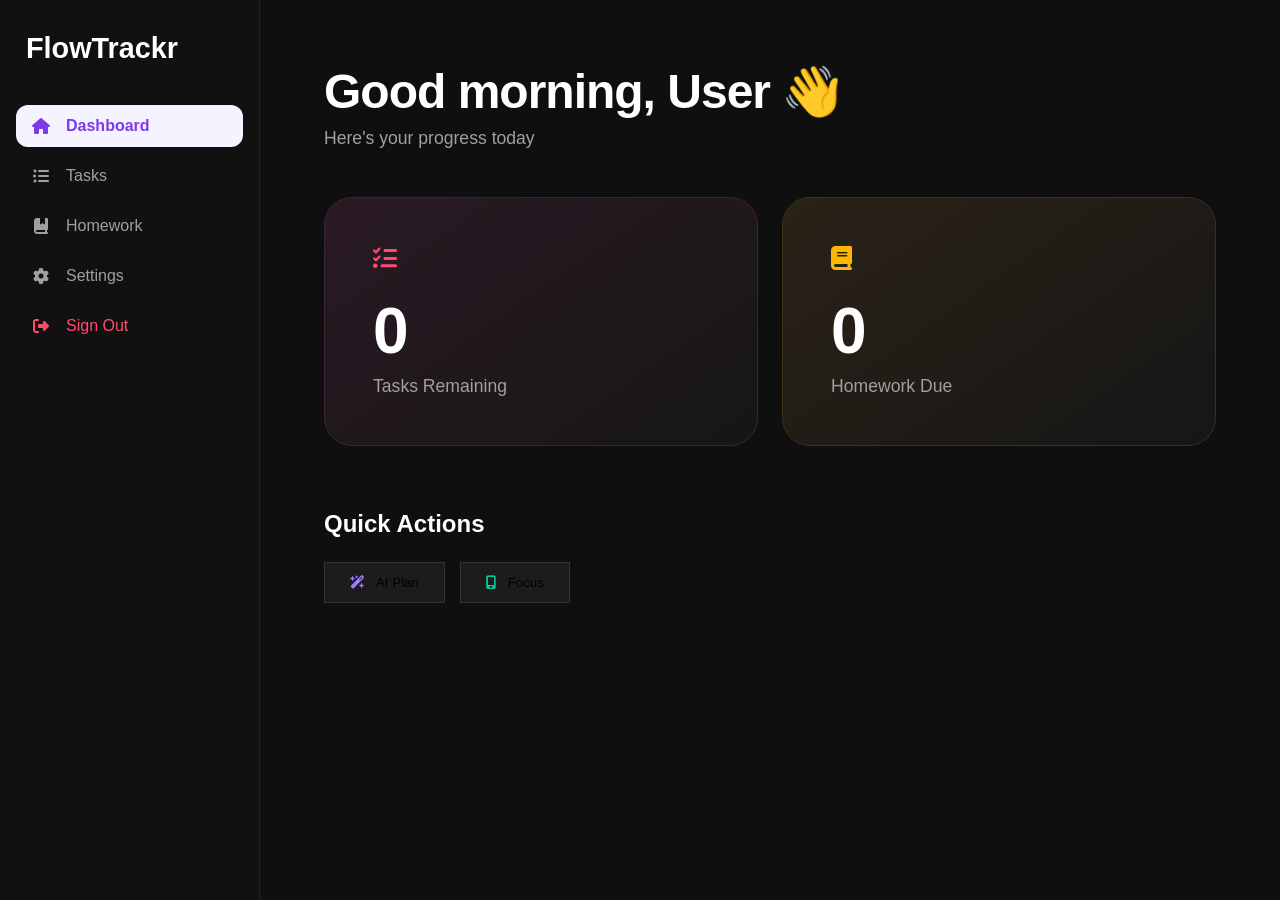
==== dashboard.html @ 2e95e46e "Refactor dashboard layout and improve styles" ====
<!DOCTYPE html>
<html lang="en">
<head>
    <meta charset="UTF-8">
    <meta name="viewport" content="width=device-width, initial-scale=1.0">
    <title>FlowTrackr | Dashboard</title>
    <link rel="stylesheet" href="style.css">
    <link rel="stylesheet" href="https://cdnjs.cloudflare.com/ajax/libs/font-awesome/6.4.0/css/all.min.css">
    <style>
        /* Specific Fixes for the Dashboard Layout */
        .main-container {
            display: flex;
            min-height: 100vh;
            width: 100%;
        }

        main {
            flex: 1;
            padding: 4rem;
            background-color: #0f0f0f;
        }

        .greeting-title {
            font-size: 3rem;
            font-weight: 700;
            margin-bottom: 0.5rem;
            letter-spacing: -1px;
        }

        .sub-text {
            color: #a0a0a0;
            margin-bottom: 3rem;
            font-size: 1.1rem;
        }

        /* The Stats Cards from your Screenshot */
        .stats-grid {
            display: grid;
            grid-template-columns: repeat(auto-fit, minmax(300px, 1fr));
            gap: 24px;
        }

        .stat-card {
            padding: 3rem;
            border-radius: 28px;
            position: relative;
            transition: transform 0.2s;
        }

        .stat-card:hover {
            transform: translateY(-5px);
        }

        .stat-card.tasks {
            background: linear-gradient(145deg, #2a1a24 0%, #161616 100%);
            border: 1px solid #3d2434;
        }

        .stat-card.homework {
            background: linear-gradient(145deg, #2a2216 0%, #161616 100%);
            border: 1px solid #3d301d;
        }

        .stat-card .count {
            font-size: 4rem;
            font-weight: 800;
            display: block;
            margin-bottom: 0.5rem;
        }

        .stat-card .label {
            color: #a0a0a0;
            font-size: 1.1rem;
            font-weight: 500;
        }

        .card-icon {
            font-size: 1.5rem;
            margin-bottom: 1.5rem;
            display: block;
        }

        /* Sidebar Item - Exact Match to Screenshot */
        .nav-item.active {
            background-color: #f5f3ff !important;
            color: #7c3aed !important;
            font-weight: 600;
        }
    </style>
</head>
<body>

    <div class="main-container">
        <nav>
            <div class="logo-area">
                <h1 style="color: white; font-weight: 800; margin-bottom: 2.5rem; padding-left: 10px;">FlowTrackr</h1>
            </div>
            
            <div class="nav-links">
                <a href="dashboard.html" class="nav-item active">
                    <i class="fa-solid fa-house"></i> Dashboard
                </a>
                <a href="tasks.html" class="nav-item">
                    <i class="fa-solid fa-list-ul"></i> Tasks
                </a>
                <a href="homework.html" class="nav-item">
                    <i class="fa-solid fa-book-bookmark"></i> Homework
                </a>
                <a href="settings.html" class="nav-item">
                    <i class="fa-solid fa-gear"></i> Settings
                </a>
                
                <div style="margin-top: auto;">
                    <a href="index.html" class="nav-item" style="color: #ff4d6d;">
                        <i class="fa-solid fa-right-from-bracket"></i> Sign Out
                    </a>
                </div>
            </div>
        </nav>

        <main>
            <h2 id="greet" class="greeting-title">Good morning 👋</h2>
            <p class="sub-text">Here's your progress today</p>

            <div class="stats-grid">
                <div class="stat-card tasks">
                    <i class="fa-solid fa-list-check card-icon" style="color: #ff4d6d;"></i>
                    <span class="count" id="task-count">0</span>
                    <span class="label">Tasks Remaining</span>
                </div>

                <div class="stat-card homework">
                    <i class="fa-solid fa-book card-icon" style="color: #ffb703;"></i>
                    <span class="count" id="hw-count">0</span>
                    <span class="label">Homework Due</span>
                </div>
            </div>
            
            <div style="margin-top: 4rem;">
                <h3 style="margin-bottom: 1.5rem; font-size: 1.5rem;">Quick Actions</h3>
                <div style="display: flex; gap: 15px;">
                    <button class="auth-btn" style="width: auto; padding: 12px 25px; background: #1c1c1c; border: 1px solid #333;" onclick="window.location.href='planner.html'">
                        <i class="fa-solid fa-wand-magic-sparkles" style="margin-right: 8px; color: #9d7cff;"></i> AI Plan
                    </button>
                    <button class="auth-btn" style="width: auto; padding: 12px 25px; background: #1c1c1c; border: 1px solid #333;" onclick="window.location.href='challenge.html'">
                        <i class="fa-solid fa-mobile-screen" style="margin-right: 8px; color: #00c896;"></i> Focus
                    </button>
                </div>
            </div>
        </main>
    </div>

    <script>
        // Load personal data
        const userName = localStorage.getItem('userName') || "User";
        
        // Time logic for greeting
        const now = new Date();
        const hour = now.getHours();
        let greeting = "Good morning";
        
        if (hour >= 12 && hour < 17) greeting = "Good afternoon";
        else if (hour >= 17) greeting = "Good evening";
        
        document.getElementById('greet').innerText = `${greeting}, ${userName} 👋`;
    </script>
</body>
</html>
---- style.css ----
:root {
    --bg-dark: #0f0f0f;
    --sidebar-bg: #111111;
    --card-bg: #1c1c1c;
    --accent-purple: #9d7cff;
    --text-main: #ffffff;
    --text-dim: #a0a0a0;
    
    /* Exact colors from your screenshots */
    --card-red: #2a1a24;
    --card-orange: #2a2216;
    --quote-purple: #231934;
}

* { margin: 0; padding: 0; box-sizing: border-box; font-family: 'Inter', sans-serif; }

body { 
    background-color: var(--bg-dark); 
    color: var(--text-main); 
    display: flex; /* This puts sidebar and main side-by-side */
    min-height: 100vh;
}

/* --- SIDEBAR --- */
nav {
    width: 260px;
    background-color: var(--sidebar-bg);
    padding: 2rem 1rem;
    height: 100vh;
    position: sticky;
    top: 0;
    display: flex;
    flex-direction: column;
    border-right: 1px solid #222;
}

.logo-area h1 { font-size: 1.8rem; margin-bottom: 2rem; padding-left: 10px; }

.nav-item {
    display: flex;
    align-items: center;
    padding: 12px 15px;
    margin-bottom: 8px;
    border-radius: 12px;
    color: var(--text-dim);
    text-decoration: none;
    transition: 0.2s;
}

.nav-item.active {
    background-color: #f5f3ff;
    color: #7c3aed;
}

.nav-item i { margin-right: 15px; width: 20px; text-align: center; }

/* --- MAIN CONTENT --- */
main {
    flex: 1;
    padding: 40px 60px;
    max-width: 1200px;
}

/* Quote Banner */
.quote-banner {
    background: var(--quote-purple);
    padding: 20px;
    border-radius: 16px;
    border: 1px solid #3d2b5d;
    margin-bottom: 30px;
    display: flex;
    align-items: center;
}

/* Stats Cards */
.stats-grid {
    display: grid;
    grid-template-columns: 1fr 1fr;
    gap: 20px;
    margin-bottom: 40px;
}

.stat-card {
    padding: 40px;
    border-radius: 24px;
    position: relative;
    overflow: hidden;
}

.stat-card.tasks { background: var(--card-red); }
.stat-card.homework { background: var(--card-orange); }

.stat-card .count {
    font-size: 3.5rem;
    font-weight: 800;
    display: block;

/* Auth Screens */
.auth-body { justify-content: center; align-items: center; }
.auth-card { background: var(--sidebar-bg); padding: 3rem; border-radius: 24px; width: 400px; border: 1px solid #333; text-align: center; }
.auth-input { width: 100%; padding: 14px; margin-bottom: 12px; border-radius: 12px; border: 1px solid #333; background: #000; color: white; outline: none; }
.auth-btn { width: 100%; padding: 14px; border-radius: 12px; border: none; background: var(--accent-purple); color: white; font-weight: 600; cursor: pointer; }
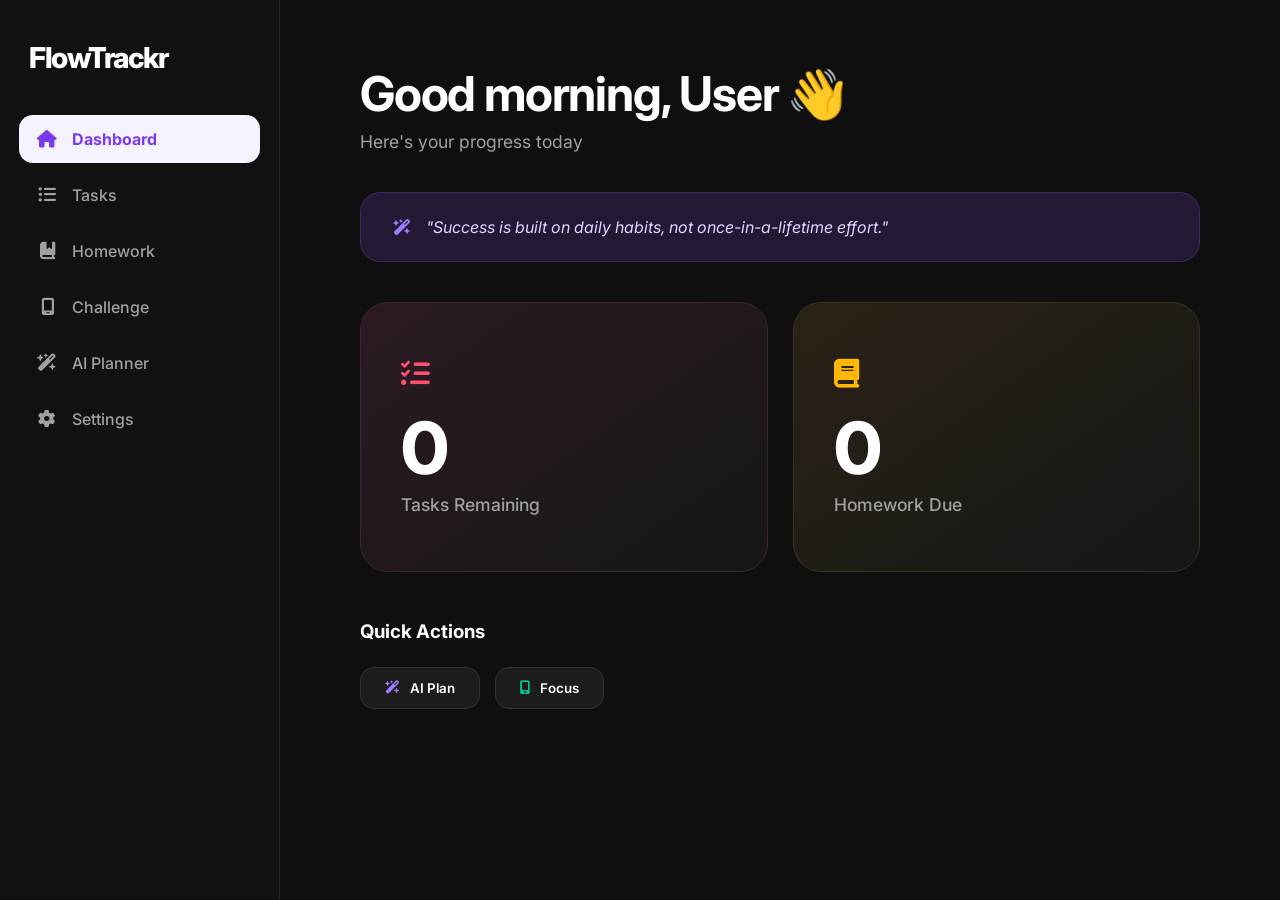
==== commit d89e3c94: "Update navigation and quick actions in dashboard" ====
--- a/dashboard.html
+++ b/dashboard.html
@@ -2,167 +2,66 @@
 <html lang="en">
 <head>
     <meta charset="UTF-8">
-    <meta name="viewport" content="width=device-width, initial-scale=1.0">
     <title>FlowTrackr | Dashboard</title>
     <link rel="stylesheet" href="style.css">
     <link rel="stylesheet" href="https://cdnjs.cloudflare.com/ajax/libs/font-awesome/6.4.0/css/all.min.css">
-    <style>
-        /* Specific Fixes for the Dashboard Layout */
-        .main-container {
-            display: flex;
-            min-height: 100vh;
-            width: 100%;
-        }
-
-        main {
-            flex: 1;
-            padding: 4rem;
-            background-color: #0f0f0f;
-        }
-
-        .greeting-title {
-            font-size: 3rem;
-            font-weight: 700;
-            margin-bottom: 0.5rem;
-            letter-spacing: -1px;
-        }
-
-        .sub-text {
-            color: #a0a0a0;
-            margin-bottom: 3rem;
-            font-size: 1.1rem;
-        }
-
-        /* The Stats Cards from your Screenshot */
-        .stats-grid {
-            display: grid;
-            grid-template-columns: repeat(auto-fit, minmax(300px, 1fr));
-            gap: 24px;
-        }
-
-        .stat-card {
-            padding: 3rem;
-            border-radius: 28px;
-            position: relative;
-            transition: transform 0.2s;
-        }
-
-        .stat-card:hover {
-            transform: translateY(-5px);
-        }
-
-        .stat-card.tasks {
-            background: linear-gradient(145deg, #2a1a24 0%, #161616 100%);
-            border: 1px solid #3d2434;
-        }
-
-        .stat-card.homework {
-            background: linear-gradient(145deg, #2a2216 0%, #161616 100%);
-            border: 1px solid #3d301d;
-        }
-
-        .stat-card .count {
-            font-size: 4rem;
-            font-weight: 800;
-            display: block;
-            margin-bottom: 0.5rem;
-        }
-
-        .stat-card .label {
-            color: #a0a0a0;
-            font-size: 1.1rem;
-            font-weight: 500;
-        }
-
-        .card-icon {
-            font-size: 1.5rem;
-            margin-bottom: 1.5rem;
-            display: block;
-        }
-
-        /* Sidebar Item - Exact Match to Screenshot */
-        .nav-item.active {
-            background-color: #f5f3ff !important;
-            color: #7c3aed !important;
-            font-weight: 600;
-        }
-    </style>
 </head>
 <body>
 
-    <div class="main-container">
-        <nav>
-            <div class="logo-area">
-                <h1 style="color: white; font-weight: 800; margin-bottom: 2.5rem; padding-left: 10px;">FlowTrackr</h1>
+    <nav>
+        <div class="logo-area"><h1>FlowTrackr</h1></div>
+        <div class="nav-links">
+            <a href="dashboard.html" class="nav-item active"><i class="fa-solid fa-house"></i> Dashboard</a>
+            <a href="tasks.html" class="nav-item"><i class="fa-solid fa-list-ul"></i> Tasks</a>
+            <a href="homework.html" class="nav-item"><i class="fa-solid fa-book-bookmark"></i> Homework</a>
+            <a href="challenge.html" class="nav-item"><i class="fa-solid fa-mobile-screen"></i> Challenge</a>
+            <a href="planner.html" class="nav-item"><i class="fa-solid fa-wand-magic-sparkles"></i> AI Planner</a>
+            <a href="settings.html" class="nav-item"><i class="fa-solid fa-gear"></i> Settings</a>
+        </div>
+    </nav>
+
+    <main>
+        <h2 class="greeting-title" id="greet">Good morning 👋</h2>
+        <p class="sub-text">Here's your progress today</p>
+
+        <div class="quote-banner">
+            <i class="fa-solid fa-wand-magic-sparkles" style="color: var(--accent-purple);"></i>
+            <p style="color: #e0d5ff; font-style: italic;">"Success is built on daily habits, not once-in-a-lifetime effort."</p>
+        </div>
+
+        <div class="stats-grid">
+            <div class="stat-card tasks">
+                <i class="fa-solid fa-list-check" style="color: #ff4d6d; font-size: 1.8rem; margin-bottom: 1.5rem; display: block;"></i>
+                <span class="count">0</span>
+                <span class="label">Tasks Remaining</span>
             </div>
-            
-            <div class="nav-links">
-                <a href="dashboard.html" class="nav-item active">
-                    <i class="fa-solid fa-house"></i> Dashboard
-                </a>
-                <a href="tasks.html" class="nav-item">
-                    <i class="fa-solid fa-list-ul"></i> Tasks
-                </a>
-                <a href="homework.html" class="nav-item">
-                    <i class="fa-solid fa-book-bookmark"></i> Homework
-                </a>
-                <a href="settings.html" class="nav-item">
-                    <i class="fa-solid fa-gear"></i> Settings
-                </a>
-                
-                <div style="margin-top: auto;">
-                    <a href="index.html" class="nav-item" style="color: #ff4d6d;">
-                        <i class="fa-solid fa-right-from-bracket"></i> Sign Out
-                    </a>
-                </div>
+            <div class="stat-card homework">
+                <i class="fa-solid fa-book" style="color: #ffb703; font-size: 1.8rem; margin-bottom: 1.5rem; display: block;"></i>
+                <span class="count">0</span>
+                <span class="label">Homework Due</span>
             </div>
-        </nav>
+        </div>
 
-        <main>
-            <h2 id="greet" class="greeting-title">Good morning 👋</h2>
-            <p class="sub-text">Here's your progress today</p>
-
-            <div class="stats-grid">
-                <div class="stat-card tasks">
-                    <i class="fa-solid fa-list-check card-icon" style="color: #ff4d6d;"></i>
-                    <span class="count" id="task-count">0</span>
-                    <span class="label">Tasks Remaining</span>
-                </div>
-
-                <div class="stat-card homework">
-                    <i class="fa-solid fa-book card-icon" style="color: #ffb703;"></i>
-                    <span class="count" id="hw-count">0</span>
-                    <span class="label">Homework Due</span>
-                </div>
+        <div style="margin-top: 3rem;">
+            <h3 style="margin-bottom: 1.5rem;">Quick Actions</h3>
+            <div style="display: flex; gap: 15px;">
+                <button class="btn-action" onclick="window.location.href='planner.html'">
+                    <i class="fa-solid fa-wand-magic-sparkles" style="color: var(--accent-purple);"></i> AI Plan
+                </button>
+                <button class="btn-action" onclick="window.location.href='challenge.html'">
+                    <i class="fa-solid fa-mobile-screen" style="color: #00c896;"></i> Focus
+                </button>
             </div>
-            
-            <div style="margin-top: 4rem;">
-                <h3 style="margin-bottom: 1.5rem; font-size: 1.5rem;">Quick Actions</h3>
-                <div style="display: flex; gap: 15px;">
-                    <button class="auth-btn" style="width: auto; padding: 12px 25px; background: #1c1c1c; border: 1px solid #333;" onclick="window.location.href='planner.html'">
-                        <i class="fa-solid fa-wand-magic-sparkles" style="margin-right: 8px; color: #9d7cff;"></i> AI Plan
-                    </button>
-                    <button class="auth-btn" style="width: auto; padding: 12px 25px; background: #1c1c1c; border: 1px solid #333;" onclick="window.location.href='challenge.html'">
-                        <i class="fa-solid fa-mobile-screen" style="margin-right: 8px; color: #00c896;"></i> Focus
-                    </button>
-                </div>
-            </div>
-        </main>
-    </div>
+        </div>
+    </main>
 
     <script>
-        // Load personal data
-        const userName = localStorage.getItem('userName') || "User";
-        
-        // Time logic for greeting
-        const now = new Date();
-        const hour = now.getHours();
+        const name = localStorage.getItem('userName') || "User";
+        const hour = new Date().getHours();
         let greeting = "Good morning";
-        
         if (hour >= 12 && hour < 17) greeting = "Good afternoon";
         else if (hour >= 17) greeting = "Good evening";
-        
-        document.getElementById('greet').innerText = `${greeting}, ${userName} 👋`;
+        document.getElementById('greet').innerText = `${greeting}, ${name} 👋`;
     </script>
 </body>
 </html>
--- a/style.css
+++ b/style.css
@@ -1,3 +1,5 @@
+@import url('https://fonts.googleapis.com/css2?family=Inter:wght@400;500;600;700;800&display=swap');
+
 :root {
     --bg-dark: #0f0f0f;
     --sidebar-bg: #111111;
@@ -7,25 +9,32 @@
     --text-dim: #a0a0a0;
     
     /* Exact colors from your screenshots */
-    --card-red: #2a1a24;
-    --card-orange: #2a2216;
-    --quote-purple: #231934;
+    --active-sidebar-bg: #f5f3ff;
+    --active-sidebar-text: #7c3aed;
+    --card-red: linear-gradient(145deg, #2a1a24 0%, #161616 100%);
+    --card-orange: linear-gradient(145deg, #2a2216 0%, #161616 100%);
+    --banner-purple: #231934;
 }
 
-* { margin: 0; padding: 0; box-sizing: border-box; font-family: 'Inter', sans-serif; }
+* { 
+    margin: 0; 
+    padding: 0; 
+    box-sizing: border-box; 
+    font-family: 'Inter', sans-serif; 
+}
 
 body { 
     background-color: var(--bg-dark); 
     color: var(--text-main); 
-    display: flex; /* This puts sidebar and main side-by-side */
+    display: flex; 
     min-height: 100vh;
 }
 
 /* --- SIDEBAR --- */
 nav {
-    width: 260px;
+    width: 280px;
     background-color: var(--sidebar-bg);
-    padding: 2rem 1rem;
+    padding: 2.5rem 1.2rem;
     height: 100vh;
     position: sticky;
     top: 0;
@@ -34,69 +43,115 @@
     border-right: 1px solid #222;
 }
 
-.logo-area h1 { font-size: 1.8rem; margin-bottom: 2rem; padding-left: 10px; }
+.logo-area h1 { 
+    font-size: 1.8rem; 
+    font-weight: 800; 
+    letter-spacing: -1.5px; 
+    margin-bottom: 2.5rem; 
+    padding-left: 10px;
+}
 
 .nav-item {
     display: flex;
     align-items: center;
-    padding: 12px 15px;
+    padding: 14px 18px;
     margin-bottom: 8px;
-    border-radius: 12px;
+    border-radius: 14px;
     color: var(--text-dim);
     text-decoration: none;
-    transition: 0.2s;
+    font-weight: 500;
+    font-size: 1rem;
+    transition: 0.2s ease;
 }
 
-.nav-item.active {
-    background-color: #f5f3ff;
-    color: #7c3aed;
+.nav-item i { 
+    margin-right: 15px; 
+    width: 20px; 
+    text-align: center;
+    font-size: 1.1rem;
 }
 
-.nav-item i { margin-right: 15px; width: 20px; text-align: center; }
+/* THE ACTIVE STATE - Purple background, purple text */
+.nav-item.active {
+    background-color: var(--active-sidebar-bg);
+    color: var(--active-sidebar-text);
+    font-weight: 700;
+}
 
 /* --- MAIN CONTENT --- */
 main {
     flex: 1;
-    padding: 40px 60px;
-    max-width: 1200px;
+    padding: 4rem 5rem;
+    max-width: 1400px;
+}
+
+.greeting-title {
+    font-size: 3rem;
+    font-weight: 700;
+    letter-spacing: -1.2px;
+    margin-bottom: 0.5rem;
+}
+
+.sub-text {
+    color: var(--text-dim);
+    font-size: 1.1rem;
+    margin-bottom: 2.5rem;
 }
 
 /* Quote Banner */
 .quote-banner {
-    background: var(--quote-purple);
-    padding: 20px;
-    border-radius: 16px;
+    background: var(--banner-purple);
+    padding: 1.5rem 2rem;
+    border-radius: 20px;
     border: 1px solid #3d2b5d;
-    margin-bottom: 30px;
     display: flex;
     align-items: center;
+    gap: 15px;
+    margin-bottom: 2.5rem;
 }
 
-/* Stats Cards */
+/* Dashboard Stats */
 .stats-grid {
     display: grid;
     grid-template-columns: 1fr 1fr;
-    gap: 20px;
-    margin-bottom: 40px;
+    gap: 25px;
+    margin-bottom: 3rem;
 }
 
 .stat-card {
-    padding: 40px;
-    border-radius: 24px;
+    padding: 3.5rem 2.5rem;
+    border-radius: 28px;
+    border: 1px solid rgba(255,255,255,0.05);
     position: relative;
-    overflow: hidden;
 }
 
-.stat-card.tasks { background: var(--card-red); }
-.stat-card.homework { background: var(--card-orange); }
+.stat-card.tasks { background: var(--card-red); border-color: #3d2434; }
+.stat-card.homework { background: var(--card-orange); border-color: #3d301d; }
 
 .stat-card .count {
-    font-size: 3.5rem;
+    font-size: 4.5rem;
     font-weight: 800;
     display: block;
+    line-height: 1;
+    margin-bottom: 10px;
+}
 
-/* Auth Screens */
-.auth-body { justify-content: center; align-items: center; }
-.auth-card { background: var(--sidebar-bg); padding: 3rem; border-radius: 24px; width: 400px; border: 1px solid #333; text-align: center; }
-.auth-input { width: 100%; padding: 14px; margin-bottom: 12px; border-radius: 12px; border: 1px solid #333; background: #000; color: white; outline: none; }
-.auth-btn { width: 100%; padding: 14px; border-radius: 12px; border: none; background: var(--accent-purple); color: white; font-weight: 600; cursor: pointer; }
+.stat-card .label {
+    color: var(--text-dim);
+    font-size: 1.1rem;
+    font-weight: 500;
+}
+
+/* Buttons */
+.btn-action {
+    background: #1c1c1c;
+    border: 1px solid #333;
+    color: white;
+    padding: 12px 24px;
+    border-radius: 14px;
+    font-weight: 600;
+    cursor: pointer;
+    display: flex;
+    align-items: center;
+    gap: 10px;
+}
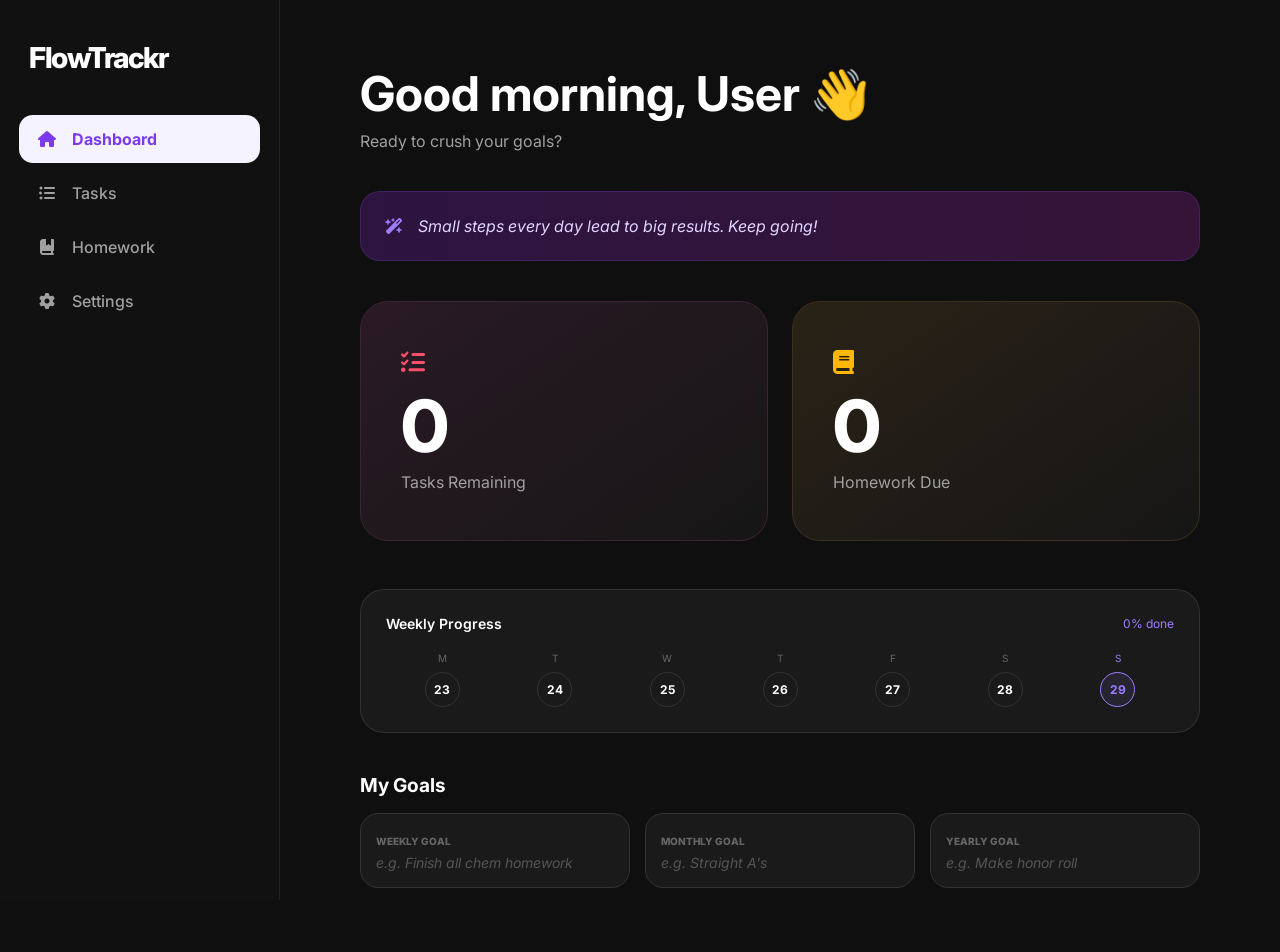
==== commit 9d03c294: "Refactor dashboard styles and update content" ====
--- a/dashboard.html
+++ b/dashboard.html
@@ -2,9 +2,72 @@
 <html lang="en">
 <head>
     <meta charset="UTF-8">
+    <meta name="viewport" content="width=device-width, initial-scale=1.0">
     <title>FlowTrackr | Dashboard</title>
-    <link rel="stylesheet" href="style.css">
     <link rel="stylesheet" href="https://cdnjs.cloudflare.com/ajax/libs/font-awesome/6.4.0/css/all.min.css">
+    <link href="https://fonts.googleapis.com/css2?family=Inter:wght@400;500;600;700;800&display=swap" rel="stylesheet">
+    
+    <style>
+        :root {
+            --bg-dark: #0f0f0f;
+            --sidebar-bg: #111111;
+            --accent-purple: #9d7cff;
+            --text-main: #ffffff;
+            --text-dim: #a0a0a0;
+            --active-bg: #f5f3ff;
+            --active-text: #7c3aed;
+            --card-red: linear-gradient(145deg, #2a1a24 0%, #161616 100%);
+            --card-orange: linear-gradient(145deg, #2a2216 0%, #161616 100%);
+            --banner-purple: linear-gradient(to right, rgba(88, 28, 135, 0.4), rgba(112, 26, 117, 0.4));
+        }
+
+        * { margin: 0; padding: 0; box-sizing: border-box; font-family: 'Inter', sans-serif; }
+        body { background-color: var(--bg-dark); color: var(--text-main); display: flex; min-height: 100vh; }
+
+        /* --- SIDEBAR --- */
+        nav { width: 280px; background-color: var(--sidebar-bg); padding: 2.5rem 1.2rem; height: 100vh; position: sticky; top: 0; display: flex; flex-direction: column; border-right: 1px solid #222; }
+        .logo-area h1 { font-size: 1.8rem; font-weight: 800; letter-spacing: -1.5px; margin-bottom: 2.5rem; padding-left: 10px; }
+        .nav-item { display: flex; align-items: center; padding: 14px 18px; border-radius: 14px; color: var(--text-dim); text-decoration: none; font-weight: 500; margin-bottom: 6px; }
+        .nav-item.active { background-color: var(--active-bg); color: var(--active-text); font-weight: 700; }
+        .nav-item i { margin-right: 15px; width: 20px; text-align: center; }
+
+        /* --- MAIN CONTENT --- */
+        main { flex: 1; padding: 4rem 5rem; max-width: 1400px; }
+        .greeting-title { font-size: 3rem; font-weight: 700; margin-bottom: 0.5rem; }
+        .sub-text { color: var(--text-dim); margin-bottom: 2.5rem; }
+
+        /* Motivation Banner (From Base44) */
+        .quote-banner {
+            background: var(--banner-purple);
+            padding: 1.5rem;
+            border-radius: 20px;
+            border: 1px solid rgba(139, 92, 246, 0.2);
+            display: flex;
+            align-items: center;
+            gap: 15px;
+            margin-bottom: 2.5rem;
+        }
+
+        /* Stats Grid */
+        .stats-grid { display: grid; grid-template-columns: 1fr 1fr; gap: 24px; margin-bottom: 3rem; }
+        .stat-card { padding: 3rem 2.5rem; border-radius: 28px; border: 1px solid rgba(255,255,255,0.05); }
+        .stat-card.tasks { background: var(--card-red); border-color: #3d2434; }
+        .stat-card.homework { background: var(--card-orange); border-color: #3d301d; }
+        .stat-card .count { font-size: 4.5rem; font-weight: 800; display: block; line-height: 1; margin-bottom: 10px; }
+
+        /* Weekly Progress (From Base44) */
+        .progress-section { background: #1a1a1a; padding: 25px; border-radius: 24px; border: 1px solid rgba(255,255,255,0.1); margin-bottom: 2.5rem; }
+        .days-row { display: flex; justify-content: space-between; margin-top: 20px; }
+        .day-dot { display: flex; flex-direction: column; align-items: center; gap: 8px; flex: 1; }
+        .dot-circle { width: 35px; height: 35px; border-radius: 50%; border: 1px solid #333; display: flex; align-items: center; justify-content: center; font-size: 12px; font-weight: 700; }
+        .dot-circle.today { border-color: var(--accent-purple); background: rgba(157, 124, 255, 0.1); color: var(--accent-purple); }
+
+        /* Goals (From Base44) */
+        .goals-grid { display: grid; grid-template-columns: 1fr 1fr 1fr; gap: 15px; }
+        .goal-item { background: #1a1a1a; padding: 15px; border-radius: 18px; border: 1px solid #333; }
+        .goal-input { background: transparent; border: none; color: white; width: 100%; font-size: 14px; outline: none; margin-top: 5px; }
+        .goal-input::placeholder { color: #555; font-style: italic; }
+    </style>
 </head>
 <body>
 
@@ -14,54 +77,99 @@
             <a href="dashboard.html" class="nav-item active"><i class="fa-solid fa-house"></i> Dashboard</a>
             <a href="tasks.html" class="nav-item"><i class="fa-solid fa-list-ul"></i> Tasks</a>
             <a href="homework.html" class="nav-item"><i class="fa-solid fa-book-bookmark"></i> Homework</a>
-            <a href="challenge.html" class="nav-item"><i class="fa-solid fa-mobile-screen"></i> Challenge</a>
-            <a href="planner.html" class="nav-item"><i class="fa-solid fa-wand-magic-sparkles"></i> AI Planner</a>
             <a href="settings.html" class="nav-item"><i class="fa-solid fa-gear"></i> Settings</a>
         </div>
     </nav>
 
     <main>
         <h2 class="greeting-title" id="greet">Good morning 👋</h2>
-        <p class="sub-text">Here's your progress today</p>
+        <p class="sub-text">Ready to crush your goals?</p>
 
         <div class="quote-banner">
             <i class="fa-solid fa-wand-magic-sparkles" style="color: var(--accent-purple);"></i>
-            <p style="color: #e0d5ff; font-style: italic;">"Success is built on daily habits, not once-in-a-lifetime effort."</p>
+            <p id="motivation-quote" style="color: #e0d5ff; font-style: italic;"></p>
         </div>
 
         <div class="stats-grid">
             <div class="stat-card tasks">
-                <i class="fa-solid fa-list-check" style="color: #ff4d6d; font-size: 1.8rem; margin-bottom: 1.5rem; display: block;"></i>
+                <i class="fa-solid fa-list-check" style="color: #ff4d6d; font-size: 1.5rem; margin-bottom: 1rem; display: block;"></i>
                 <span class="count">0</span>
-                <span class="label">Tasks Remaining</span>
+                <span class="label" style="color: var(--text-dim)">Tasks Remaining</span>
             </div>
             <div class="stat-card homework">
-                <i class="fa-solid fa-book" style="color: #ffb703; font-size: 1.8rem; margin-bottom: 1.5rem; display: block;"></i>
+                <i class="fa-solid fa-book" style="color: #ffb703; font-size: 1.5rem; margin-bottom: 1rem; display: block;"></i>
                 <span class="count">0</span>
-                <span class="label">Homework Due</span>
+                <span class="label" style="color: var(--text-dim)">Homework Due</span>
             </div>
         </div>
 
-        <div style="margin-top: 3rem;">
-            <h3 style="margin-bottom: 1.5rem;">Quick Actions</h3>
-            <div style="display: flex; gap: 15px;">
-                <button class="btn-action" onclick="window.location.href='planner.html'">
-                    <i class="fa-solid fa-wand-magic-sparkles" style="color: var(--accent-purple);"></i> AI Plan
-                </button>
-                <button class="btn-action" onclick="window.location.href='challenge.html'">
-                    <i class="fa-solid fa-mobile-screen" style="color: #00c896;"></i> Focus
-                </button>
+        <div class="progress-section">
+            <div style="display: flex; justify-content: space-between; align-items: center;">
+                <h3 style="font-size: 14px; font-weight: 600;">Weekly Progress</h3>
+                <span style="font-size: 12px; color: var(--accent-purple);" id="completion-pct">0% done</span>
+            </div>
+            <div class="days-row" id="days-container"></div>
+        </div>
+
+        <h3 style="margin-bottom: 1rem; font-size: 1.2rem;">My Goals</h3>
+        <div class="goals-grid">
+            <div class="goal-item">
+                <span style="font-size: 10px; color: #666; font-weight: 800;">WEEKLY GOAL</span>
+                <input type="text" class="goal-input" placeholder="e.g. Finish all chem homework" id="weekly-goal">
+            </div>
+            <div class="goal-item">
+                <span style="font-size: 10px; color: #666; font-weight: 800;">MONTHLY GOAL</span>
+                <input type="text" class="goal-input" placeholder="e.g. Straight A's" id="monthly-goal">
+            </div>
+            <div class="goal-item">
+                <span style="font-size: 10px; color: #666; font-weight: 800;">YEARLY GOAL</span>
+                <input type="text" class="goal-input" placeholder="e.g. Make honor roll" id="yearly-goal">
             </div>
         </div>
     </main>
 
     <script>
+        // 1. Personalized Greeting
         const name = localStorage.getItem('userName') || "User";
-        const hour = new Date().getHours();
-        let greeting = "Good morning";
-        if (hour >= 12 && hour < 17) greeting = "Good afternoon";
-        else if (hour >= 17) greeting = "Good evening";
-        document.getElementById('greet').innerText = `${greeting}, ${name} 👋`;
+        document.getElementById('greet').innerText = `Good morning, ${name} 👋`;
+
+        // 2. Motivation Quotes Logic (Translated from your React code)
+        const QUOTES = [
+            "Success is built on daily habits, not once-in-a-lifetime effort.",
+            "Small steps every day lead to big results. Keep going!",
+            "Consistency beats motivation every single time.",
+            "Hard work now = freedom later. Stay focused!",
+            "One task at a time. You've got this."
+        ];
+        const dayIndex = new Date().getDate() % QUOTES.length;
+        document.getElementById('motivation-quote').innerText = QUOTES[dayIndex];
+
+        // 3. Weekly Progress Logic
+        const daysContainer = document.getElementById('days-container');
+        const dayNames = ['M', 'T', 'W', 'T', 'F', 'S', 'S'];
+        const today = new Date().getDay(); // 1 = Monday, etc.
+        const adjustedToday = today === 0 ? 6 : today - 1; // Adjust for Monday start
+
+        dayNames.forEach((name, i) => {
+            const isToday = i === adjustedToday;
+            daysContainer.innerHTML += `
+                <div class="day-dot">
+                    <span style="font-size: 10px; color: ${isToday ? '#9d7cff' : '#666'}">${name}</span>
+                    <div class="dot-circle ${isToday ? 'today' : ''}">${i + 23}</div>
+                </div>
+            `;
+        });
+
+        // 4. Save Goals to LocalStorage (So they don't disappear)
+        const goalIds = ['weekly-goal', 'monthly-goal', 'yearly-goal'];
+        goalIds.forEach(id => {
+            const saved = localStorage.getItem(id);
+            if (saved) document.getElementById(id).value = saved;
+            
+            document.getElementById(id).addEventListener('input', (e) => {
+                localStorage.setItem(id, e.target.value);
+            });
+        });
     </script>
 </body>
 </html>
